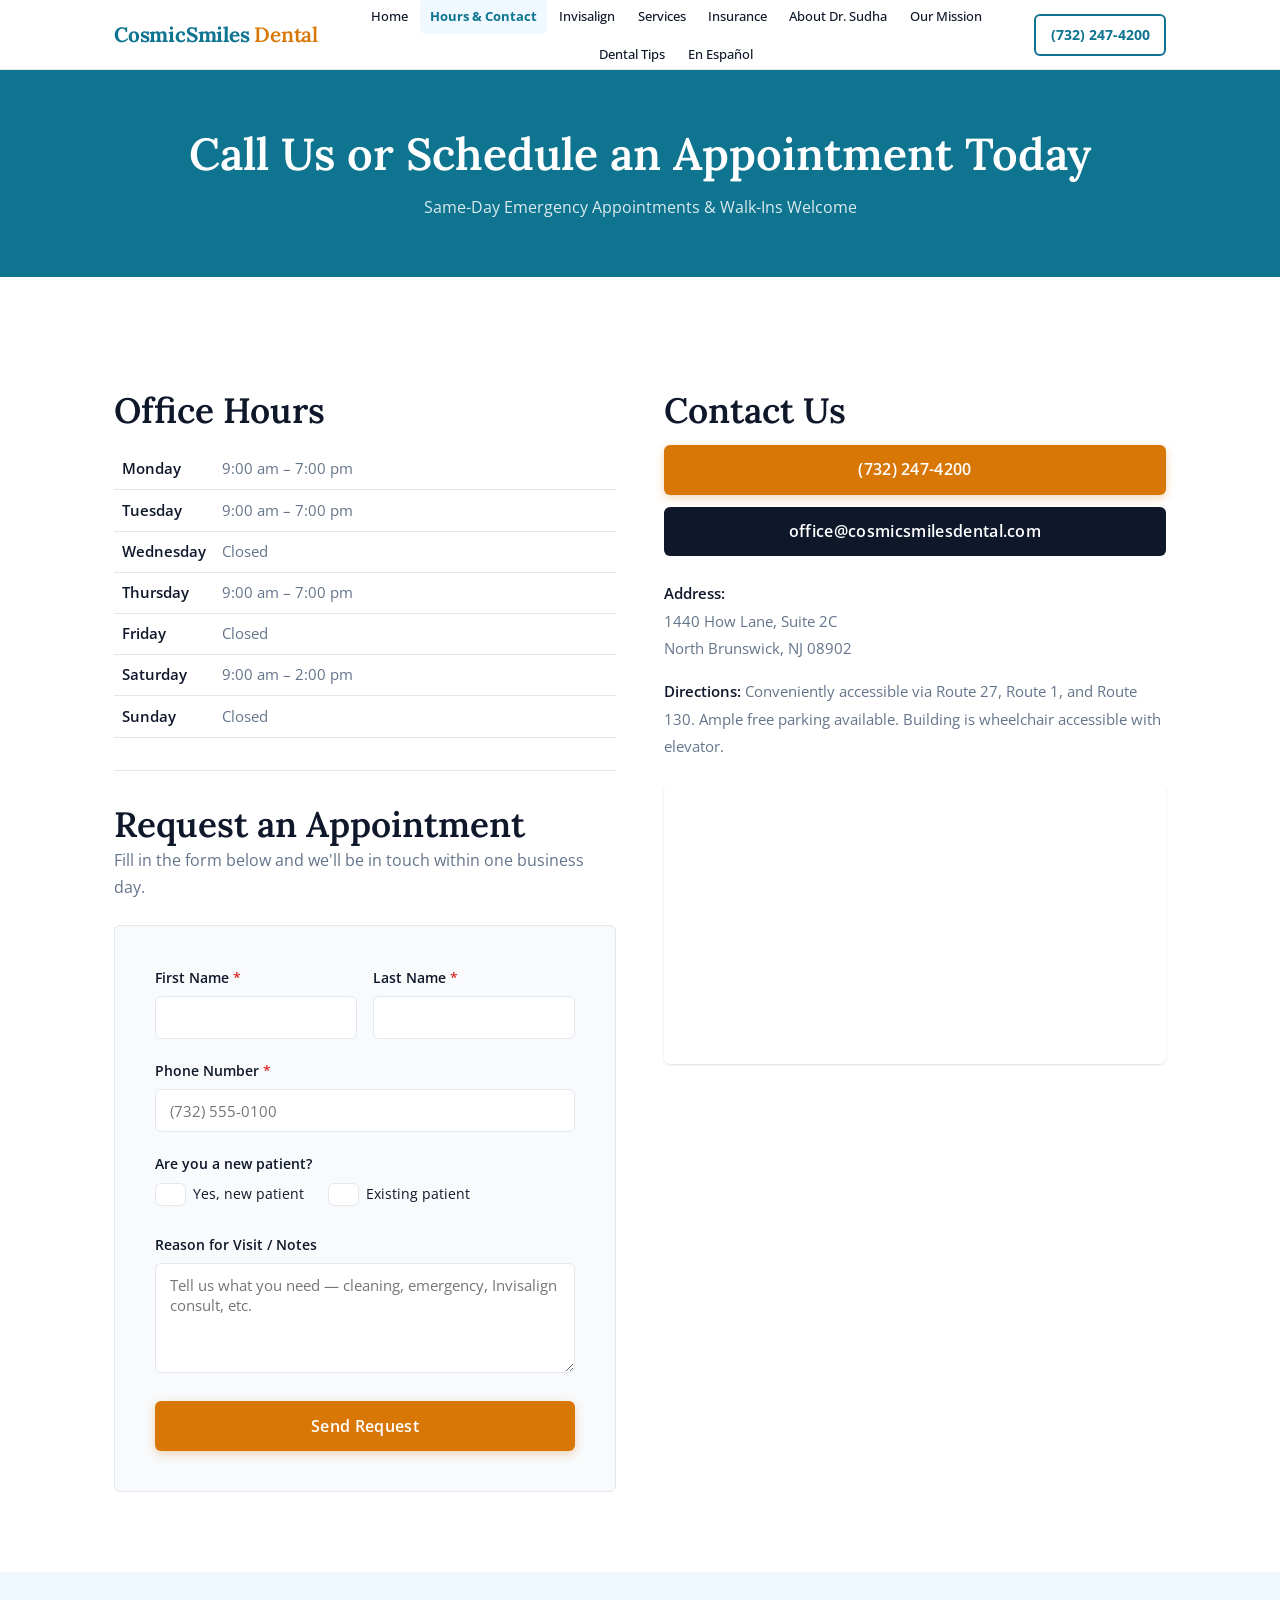
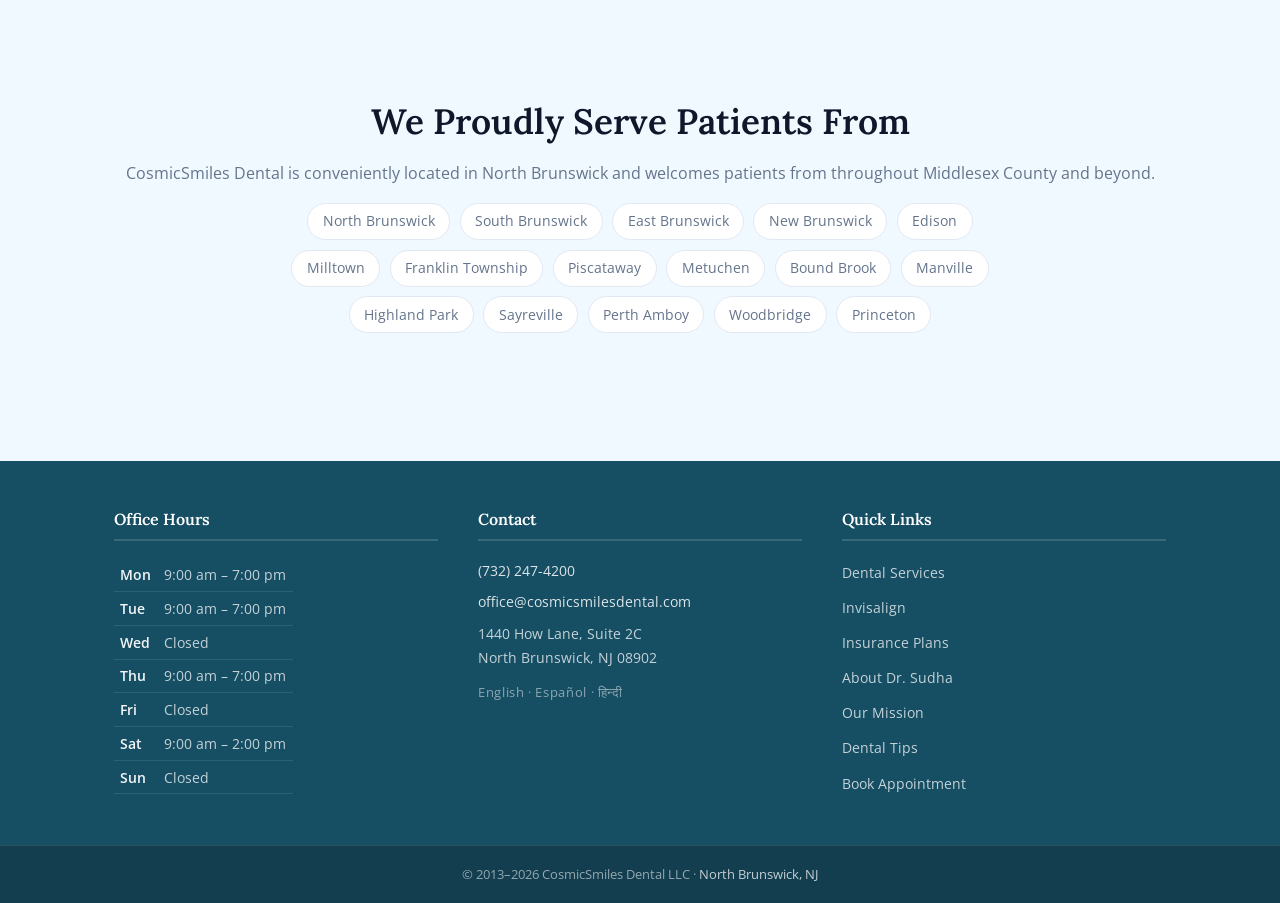
==== contact.html @ a341a899 "Initial site build — CosmicSmiles Dental Complete static site for cosmicsmilesdental.com: - 9 HTML p" ====
<!DOCTYPE html>
<html lang="en">
<head>
  <meta charset="UTF-8">
  <meta name="viewport" content="width=device-width, initial-scale=1.0">
  <title>Hours &amp; Contact Info | CosmicSmiles Dental | North Brunswick NJ</title>
  <meta name="description" content="CosmicSmiles Dental North Brunswick NJ. Hours: Mon/Tue/Thu 9am–7pm, Sat 9am–2pm. Call 732-247-4200. Walk-ins welcome. Request appointment online.">
  <link rel="canonical" href="https://cosmicsmilesdental.com/contact.html">
  <meta property="og:type" content="website">
  <meta property="og:title" content="Hours &amp; Contact Info | CosmicSmiles Dental | North Brunswick NJ">
  <meta property="og:description" content="CosmicSmiles Dental North Brunswick NJ. Hours: Mon/Tue/Thu 9am–7pm, Sat 9am–2pm. Call 732-247-4200. Walk-ins welcome.">
  <meta property="og:url" content="https://cosmicsmilesdental.com/contact.html">
  <meta property="og:image" content="https://cosmicsmilesdental.com/assets/images/home/hisfam.jpg">
  <link rel="preconnect" href="https://fonts.googleapis.com">
  <link rel="preconnect" href="https://fonts.gstatic.com" crossorigin>
  <link href="https://fonts.googleapis.com/css2?family=Lora:ital,wght@0,400;0,600;0,700;1,400&family=Open+Sans:wght@400;500;600;700&display=swap" rel="stylesheet">
  <link rel="stylesheet" href="/assets/css/style.css">
  <link rel="icon" href="/favicon.ico">
  <script type="application/ld+json">
  {
    "@context": "https://schema.org",
    "@type": "Dentist",
    "name": "CosmicSmiles Dental",
    "url": "https://cosmicsmilesdental.com",
    "telephone": "+17322474200",
    "email": "office@cosmicsmilesdental.com",
    "image": "https://cosmicsmilesdental.com/assets/images/drsudha.jpg",
    "address": {
      "@type": "PostalAddress",
      "streetAddress": "1440 How Lane, Suite 2C",
      "addressLocality": "North Brunswick",
      "addressRegion": "NJ",
      "postalCode": "08902",
      "addressCountry": "US"
    },
    "geo": {"@type": "GeoCoordinates", "latitude": 40.4773, "longitude": -74.4755},
    "openingHoursSpecification": [
      {"@type": "OpeningHoursSpecification", "dayOfWeek": ["Monday","Tuesday","Thursday"], "opens": "09:00", "closes": "19:00"},
      {"@type": "OpeningHoursSpecification", "dayOfWeek": ["Saturday"], "opens": "09:00", "closes": "14:00"}
    ],
    "priceRange": "$$",
    "hasMap": "https://maps.google.com/?q=1440+How+Lane+Suite+2C+North+Brunswick+NJ+08902",
    "employee": {"@type": "Person", "name": "Dr. Jayasudha Samudrla", "jobTitle": "Dentist", "alumniOf": "New York University College of Dentistry"}
  }
  </script>
  <script>
    // Show form error if query param present
    window.addEventListener('DOMContentLoaded', function() {
      var params = new URLSearchParams(window.location.search);
      var err = params.get('error');
      var errEl = document.getElementById('form-error-msg');
      if (err && errEl) {
        if (err === 'missing') {
          errEl.textContent = 'Please fill in all required fields before submitting.';
        } else if (err === 'send') {
          errEl.textContent = 'There was a problem sending your request. Please call us at (732) 247-4200.';
        }
        errEl.classList.add('visible');
      }
    });
  </script>
</head>
<body>

  <!-- HEADER -->
  <header class="site-header" id="site-header">
    <div class="container header-inner">
      <a class="site-brand" href="/index.html">CosmicSmiles <span>Dental</span></a>
      <nav class="site-nav" id="site-nav" aria-label="Main navigation">
        <ul>
          <li><a href="/index.html">Home</a></li>
          <li><a href="/contact.html" class="active">Hours &amp; Contact</a></li>
          <li><a href="/invisalign-north-brunswick-nj.html">Invisalign</a></li>
          <li><a href="/services.html">Services</a></li>
          <li><a href="/insurance--discount-plans.html">Insurance</a></li>
          <li><a href="/about-dr-sudha.html">About Dr. Sudha</a></li>
          <li><a href="/our-mission.html">Our Mission</a></li>
          <li><a href="/dental-care-tips.html">Dental Tips</a></li>
          <li><a href="https://translate.google.com/translate?sl=en&tl=es&u=https://cosmicsmilesdental.com" rel="noopener">En Español</a></li>
        </ul>
      </nav>
      <a class="nav-phone" href="tel:7322474200">(732) 247-4200</a>
      <button class="hamburger" id="hamburger" aria-label="Toggle navigation" aria-expanded="false">
        <span></span><span></span><span></span>
      </button>
    </div>
  </header>

  <!-- CONTACT BANNER -->
  <div class="contact-banner">
    <div class="container">
      <h1>Call Us or Schedule an Appointment Today</h1>
      <p>Same-Day Emergency Appointments &amp; Walk-Ins Welcome</p>
    </div>
  </div>

  <!-- MAIN CONTENT -->
  <section class="section section--white">
    <div class="container">
      <div class="contact-grid">

        <!-- LEFT: Hours + Form -->
        <div>
          <h2>Office Hours</h2>
          <table class="hours-table">
            <tr><td>Monday</td><td>9:00 am – 7:00 pm</td></tr>
            <tr><td>Tuesday</td><td>9:00 am – 7:00 pm</td></tr>
            <tr><td>Wednesday</td><td>Closed</td></tr>
            <tr><td>Thursday</td><td>9:00 am – 7:00 pm</td></tr>
            <tr><td>Friday</td><td>Closed</td></tr>
            <tr><td>Saturday</td><td>9:00 am – 2:00 pm</td></tr>
            <tr><td>Sunday</td><td>Closed</td></tr>
          </table>

          <hr style="border: none; border-top: 1px solid var(--gray-200); margin: 2rem 0;">

          <h2>Request an Appointment</h2>
          <p style="margin-bottom: 1.5rem;">Fill in the form below and we'll be in touch within one business day.</p>

          <div class="form-section">
            <div id="form-error-msg" class="form-error"></div>
            <form action="/submit" method="POST">
              <!-- Honeypot -->
              <input type="text" name="website" style="display:none" tabindex="-1" autocomplete="off">

              <div class="form-row">
                <div>
                  <label for="first-name">First Name <span style="color: #dc2626;">*</span></label>
                  <input type="text" id="first-name" name="first_name" required autocomplete="given-name">
                </div>
                <div>
                  <label for="last-name">Last Name <span style="color: #dc2626;">*</span></label>
                  <input type="text" id="last-name" name="last_name" required autocomplete="family-name">
                </div>
              </div>

              <div class="form-group">
                <label for="phone">Phone Number <span style="color: #dc2626;">*</span></label>
                <input type="tel" id="phone" name="phone" required autocomplete="tel" placeholder="(732) 555-0100">
              </div>

              <div class="form-group">
                <label>Are you a new patient?</label>
                <div class="form-radio-group">
                  <label><input type="radio" name="new_patient" value="yes"> Yes, new patient</label>
                  <label><input type="radio" name="new_patient" value="no" checked> Existing patient</label>
                </div>
              </div>

              <div class="form-group">
                <label for="purpose">Reason for Visit / Notes</label>
                <textarea id="purpose" name="purpose" placeholder="Tell us what you need — cleaning, emergency, Invisalign consult, etc."></textarea>
              </div>

              <button type="submit" class="btn btn--amber" style="width: 100%; font-size: 1rem; padding: .85rem;">Send Request</button>
            </form>
          </div>
        </div>

        <!-- RIGHT: Contact Info + Map -->
        <div>
          <div class="contact-info">
            <h2>Contact Us</h2>
            <div class="contact-btns">
              <a href="tel:7322474200" class="btn btn--amber">(732) 247-4200</a>
              <a href="mailto:office@cosmicsmilesdental.com" class="btn btn--dark">office@cosmicsmilesdental.com</a>
            </div>
            <div class="contact-address">
              <p><strong>Address:</strong><br>1440 How Lane, Suite 2C<br>North Brunswick, NJ 08902</p>
              <p><strong>Directions:</strong> Conveniently accessible via Route 27, Route 1, and Route 130. Ample free parking available. Building is wheelchair accessible with elevator.</p>
            </div>
          </div>
          <div class="map-wrapper">
            <iframe
              src="https://maps.google.com/maps?q=1440+How+Ln+Suite+2C+North+Brunswick+NJ+08902&output=embed"
              title="CosmicSmiles Dental Location Map"
              loading="lazy"
              referrerpolicy="no-referrer-when-downgrade"
              allowfullscreen>
            </iframe>
          </div>
        </div>

      </div>
    </div>
  </section>

  <!-- SERVICE AREA -->
  <section class="section section--light">
    <div class="container service-areas">
      <h2>We Proudly Serve Patients From</h2>
      <p>CosmicSmiles Dental is conveniently located in North Brunswick and welcomes patients from throughout Middlesex County and beyond.</p>
      <ul class="area-list">
        <li>North Brunswick</li>
        <li>South Brunswick</li>
        <li>East Brunswick</li>
        <li>New Brunswick</li>
        <li>Edison</li>
        <li>Milltown</li>
        <li>Franklin Township</li>
        <li>Piscataway</li>
        <li>Metuchen</li>
        <li>Bound Brook</li>
        <li>Manville</li>
        <li>Highland Park</li>
        <li>Sayreville</li>
        <li>Perth Amboy</li>
        <li>Woodbridge</li>
        <li>Princeton</li>
      </ul>
    </div>
  </section>

  <!-- FOOTER -->
  <footer class="site-footer">
    <div class="container footer-grid">
      <div class="footer-col">
        <h3>Office Hours</h3>
        <table class="footer-hours">
          <tr><td>Mon</td><td>9:00 am – 7:00 pm</td></tr>
          <tr><td>Tue</td><td>9:00 am – 7:00 pm</td></tr>
          <tr><td>Wed</td><td>Closed</td></tr>
          <tr><td>Thu</td><td>9:00 am – 7:00 pm</td></tr>
          <tr><td>Fri</td><td>Closed</td></tr>
          <tr><td>Sat</td><td>9:00 am – 2:00 pm</td></tr>
          <tr><td>Sun</td><td>Closed</td></tr>
        </table>
      </div>
      <div class="footer-col">
        <h3>Contact</h3>
        <p><a href="tel:7322474200">(732) 247-4200</a></p>
        <p><a href="mailto:office@cosmicsmilesdental.com">office@cosmicsmilesdental.com</a></p>
        <p>1440 How Lane, Suite 2C<br>North Brunswick, NJ 08902</p>
        <p class="footer-langs">English · Español · हिन्दी</p>
      </div>
      <div class="footer-col">
        <h3>Quick Links</h3>
        <ul>
          <li><a href="/services.html">Dental Services</a></li>
          <li><a href="/invisalign-north-brunswick-nj.html">Invisalign</a></li>
          <li><a href="/insurance--discount-plans.html">Insurance Plans</a></li>
          <li><a href="/about-dr-sudha.html">About Dr. Sudha</a></li>
          <li><a href="/our-mission.html">Our Mission</a></li>
          <li><a href="/dental-care-tips.html">Dental Tips</a></li>
          <li><a href="/contact.html">Book Appointment</a></li>
        </ul>
      </div>
    </div>
    <div class="footer-bottom">
      <div class="container">
        <p>&copy; 2013–2026 CosmicSmiles Dental LLC · <a href="/contact.html">North Brunswick, NJ</a></p>
      </div>
    </div>
  </footer>

  <script src="/assets/js/main.js"></script>
</body>
</html>
---- assets/css/style.css ----
/* ============================================================
   CosmicSmiles Dental — Complete Design System
   ============================================================ */

/* --- 1. DESIGN TOKENS --- */
:root {
  --teal:        #0e7490;
  --navy:        #164e63;
  --light-bg:    #f0f9ff;
  --text-dark:   #0f172a;
  --amber:       #d97706;
  --amber-hover: #b45309;
  --white:       #ffffff;
  --gray-50:     #f8fafc;
  --gray-200:    #e2e8f0;
  --gray-500:    #64748b;

  --font-heading: 'Lora', Georgia, serif;
  --font-body:    'Open Sans', system-ui, sans-serif;

  --radius:      6px;
  --shadow-sm:   0 1px 3px rgba(0,0,0,.08), 0 1px 2px rgba(0,0,0,.06);
  --shadow-md:   0 4px 12px rgba(0,0,0,.10), 0 2px 6px rgba(0,0,0,.06);
  --shadow-lg:   0 10px 30px rgba(0,0,0,.12), 0 4px 10px rgba(0,0,0,.06);

  --header-h:    70px;
  --section-py:  80px;
}

/* --- 2. RESET & BOX SIZING --- */
*, *::before, *::after { box-sizing: border-box; margin: 0; padding: 0; }
html { scroll-behavior: smooth; -webkit-text-size-adjust: 100%; }
body {
  font-family: var(--font-body);
  font-size: 16px;
  line-height: 1.7;
  color: var(--text-dark);
  background: var(--white);
  -webkit-font-smoothing: antialiased;
}
img { display: block; max-width: 100%; height: auto; }
a { color: inherit; text-decoration: none; }
ul, ol { list-style: none; }
button { font-family: inherit; cursor: pointer; border: none; background: none; }
table { border-collapse: collapse; }

/* --- 3. TYPOGRAPHY SCALE --- */
h1, h2, h3, h4, h5 {
  font-family: var(--font-heading);
  line-height: 1.25;
  font-weight: 600;
  color: var(--text-dark);
}
h1 { font-size: clamp(2rem, 4vw, 2.8rem); }
h2 { font-size: clamp(1.6rem, 3vw, 2.2rem); }
h3 { font-size: 1.25rem; }
h4 { font-size: 1.05rem; }
p  { margin-bottom: 1rem; color: var(--gray-500); }
p:last-child { margin-bottom: 0; }
strong { color: var(--text-dark); font-weight: 600; }

/* --- 4. LAYOUT CONTAINER --- */
.container {
  max-width: 1100px;
  margin: 0 auto;
  padding: 0 1.5rem;
}

/* --- 5. BUTTONS --- */
.btn {
  display: inline-block;
  padding: .7rem 1.8rem;
  border-radius: var(--radius);
  font-family: var(--font-body);
  font-size: .95rem;
  font-weight: 600;
  letter-spacing: .02em;
  transition: background .2s, color .2s, transform .15s, box-shadow .2s;
  cursor: pointer;
  text-align: center;
}
.btn:hover { transform: translateY(-1px); }

.btn--amber {
  background: var(--amber);
  color: var(--white);
  box-shadow: 0 3px 10px rgba(217,119,6,.30);
}
.btn--amber:hover {
  background: var(--amber-hover);
  box-shadow: 0 5px 16px rgba(217,119,6,.40);
}

.btn--outline-white {
  background: transparent;
  color: var(--white);
  border: 2px solid var(--white);
}
.btn--outline-white:hover {
  background: var(--white);
  color: var(--teal);
}

.btn--teal {
  background: var(--teal);
  color: var(--white);
}
.btn--teal:hover { background: var(--navy); }

.btn--dark {
  background: var(--text-dark);
  color: var(--white);
}
.btn--dark:hover { background: #1e293b; }

.btn--white {
  background: var(--white);
  color: var(--navy);
  border: 2px solid var(--white);
}
.btn--white:hover {
  background: transparent;
  color: var(--white);
}

/* --- 6. STICKY HEADER --- */
.site-header {
  position: sticky;
  top: 0;
  z-index: 1000;
  height: var(--header-h);
  background: var(--white);
  border-bottom: 1px solid var(--gray-200);
  transition: box-shadow .25s;
}
.site-header.scrolled {
  box-shadow: 0 2px 16px rgba(0,0,0,.10);
}
.header-inner {
  display: flex;
  align-items: center;
  height: var(--header-h);
  gap: 1rem;
}

.site-brand {
  font-family: var(--font-heading);
  font-size: 1.3rem;
  font-weight: 700;
  color: var(--teal);
  white-space: nowrap;
  flex-shrink: 0;
  letter-spacing: -.01em;
}
.site-brand span {
  color: var(--amber);
  font-weight: 600;
}

.site-nav {
  flex: 1;
  display: flex;
  justify-content: center;
}
.site-nav ul {
  display: flex;
  flex-wrap: wrap;
  gap: .1rem;
  align-items: center;
  justify-content: center;
}
.site-nav ul li a {
  display: block;
  padding: .45rem .65rem;
  font-size: .82rem;
  font-weight: 500;
  color: var(--text-dark);
  border-radius: var(--radius);
  transition: color .2s, background .2s;
  white-space: nowrap;
}
.site-nav ul li a:hover,
.site-nav ul li a.active {
  color: var(--teal);
  background: var(--light-bg);
}
.site-nav ul li a.active {
  font-weight: 700;
}

.nav-phone {
  flex-shrink: 0;
  font-weight: 700;
  font-size: .9rem;
  color: var(--teal);
  white-space: nowrap;
  padding: .45rem .9rem;
  border: 2px solid var(--teal);
  border-radius: var(--radius);
  transition: background .2s, color .2s;
}
.nav-phone:hover {
  background: var(--teal);
  color: var(--white);
}

/* Hamburger */
.hamburger {
  display: none;
  flex-direction: column;
  justify-content: space-between;
  width: 28px;
  height: 20px;
  padding: 0;
  flex-shrink: 0;
  margin-left: auto;
}
.hamburger span {
  display: block;
  width: 100%;
  height: 2px;
  background: var(--text-dark);
  border-radius: 2px;
  transition: transform .3s, opacity .3s;
}

/* Mobile nav open state */
.site-header.nav-open .site-nav {
  display: flex;
}
.site-header.nav-open .hamburger span:nth-child(1) {
  transform: translateY(9px) rotate(45deg);
}
.site-header.nav-open .hamburger span:nth-child(2) {
  opacity: 0;
}
.site-header.nav-open .hamburger span:nth-child(3) {
  transform: translateY(-9px) rotate(-45deg);
}

/* --- 7. SECTIONS --- */
.section {
  padding: var(--section-py) 0;
}
.section--teal {
  background: var(--teal);
  color: var(--white);
}
.section--teal h2,
.section--teal h3,
.section--teal h1 {
  color: var(--white);
}
.section--teal p { color: rgba(255,255,255,.85); }

.section--navy {
  background: var(--navy);
  color: var(--white);
}
.section--navy h2,
.section--navy h3 { color: var(--white); }
.section--navy p { color: rgba(255,255,255,.8); }

.section--light  { background: var(--light-bg); }
.section--white  { background: var(--white); }
.section--gray   { background: var(--gray-50); }

.section__eyebrow {
  display: block;
  font-family: var(--font-body);
  font-size: .75rem;
  font-weight: 700;
  letter-spacing: .12em;
  text-transform: uppercase;
  color: var(--teal);
  margin-bottom: .6rem;
}
.section--teal .section__eyebrow,
.section--navy .section__eyebrow {
  color: rgba(255,255,255,.7);
}

.section__title {
  font-family: var(--font-heading);
  margin-bottom: .75rem;
}
.section__subtitle {
  font-size: 1.05rem;
  color: var(--gray-500);
  max-width: 600px;
  margin-bottom: 2.5rem;
}

.section-header {
  margin-bottom: 2.5rem;
}
.section-header--center {
  text-align: center;
}
.section-header--center .section__subtitle {
  margin-left: auto;
  margin-right: auto;
}

/* --- 8. HERO --- */
.hero {
  min-height: 480px;
  display: flex;
  align-items: center;
  justify-content: center;
  position: relative;
  text-align: center;
  background-size: cover;
  background-position: center;
  padding: 4rem 1.5rem;
  overflow: hidden;
}
.hero::before {
  content: '';
  position: absolute;
  inset: 0;
  background: linear-gradient(to bottom, rgba(10,18,30,.25) 0%, rgba(10,18,30,.48) 100%);
  z-index: 1;
}
.hero__content {
  position: relative;
  z-index: 2;
  max-width: 720px;
  margin: 0 auto;
}
.hero h1 {
  font-family: var(--font-heading);
  color: var(--white);
  font-size: clamp(2rem, 4.5vw, 3rem);
  margin-bottom: 1rem;
  text-shadow: 0 2px 8px rgba(0,0,0,.25);
}
.hero__sub {
  font-size: 1.1rem;
  color: rgba(255,255,255,.92);
  margin-bottom: 2rem;
  max-width: 560px;
  margin-left: auto;
  margin-right: auto;
}
.hero__ctas {
  display: flex;
  gap: 1rem;
  justify-content: center;
  flex-wrap: wrap;
}


/* Hero slideshow slides */
.hero__slides {
  position: absolute;
  inset: 0;
  z-index: 0;
}
.hero__slide {
  position: absolute;
  inset: 0;
  background-size: cover;
  background-position: center;
  opacity: 0;
  transition: opacity 1.8s ease-in-out;
}
.hero__slide--active { opacity: 1; }

/* Teal gradient hero (no image) */
.hero--gradient {
  background: linear-gradient(135deg, var(--teal) 0%, var(--navy) 100%);
}
.hero--gradient::before { display: none; }

/* --- 9. TRUST STRIP --- */
.trust-strip {
  background: var(--navy);
  padding: 1rem 0;
  overflow-x: auto;
}
.trust-strip__inner {
  display: flex;
  gap: 2rem;
  align-items: center;
  white-space: nowrap;
  padding: 0 1.5rem;
  justify-content: center;
  flex-wrap: wrap;
}
.trust-strip__item {
  color: rgba(255,255,255,.9);
  font-size: .88rem;
  font-weight: 600;
  display: flex;
  align-items: center;
  gap: .4rem;
  white-space: nowrap;
}
.trust-strip__item::before {
  content: '✓';
  color: #67e8f9;
  font-weight: 700;
}

/* --- 10. SERVICE CARDS --- */
.services-grid {
  display: grid;
  grid-template-columns: repeat(3, 1fr);
  gap: 1.5rem;
  margin-top: 2rem;
}
.service-card {
  background: var(--white);
  border-radius: var(--radius);
  border-top: 5px solid var(--card-accent, var(--teal));
  padding: 1.75rem 1.5rem;
  box-shadow: var(--shadow-sm);
  transition: box-shadow .25s, transform .2s;
  display: flex;
  flex-direction: column;
}
.service-card:hover {
  box-shadow: var(--shadow-lg);
  transform: translateY(-4px);
}
.service-card__icon {
  font-size: 1.6rem;
  margin-bottom: 1rem;
  width: 54px;
  height: 54px;
  border-radius: 12px;
  display: flex;
  align-items: center;
  justify-content: center;
  background: var(--light-bg);
  color: var(--teal);
  flex-shrink: 0;
}
.service-card__title {
  font-family: var(--font-heading);
  font-size: 1.1rem;
  font-weight: 600;
  margin-bottom: .5rem;
  color: var(--text-dark);
}
.service-card__body {
  font-size: .92rem;
  color: var(--gray-500);
  flex: 1;
  margin-bottom: 1rem;
}
.service-card__link {
  font-size: .88rem;
  font-weight: 700;
  color: var(--teal);
  display: inline-flex;
  align-items: center;
  gap: .3rem;
  margin-top: auto;
  transition: color .2s;
}
.service-card__link:hover { color: var(--navy); }
.service-card__link::after { content: ' →'; }

/* Service card accent colour variants */
.sc--teal   { --card-accent: #0e7490; }
.sc--teal   .service-card__icon { color: #0e7490; background: #ecfeff; }

.sc--purple { --card-accent: #7c3aed; }
.sc--purple .service-card__icon { color: #7c3aed; background: #f5f3ff; }

.sc--amber  { --card-accent: #d97706; }
.sc--amber  .service-card__icon { color: #d97706; background: #fffbeb; }

.sc--green  { --card-accent: #16a34a; }
.sc--green  .service-card__icon { color: #16a34a; background: #f0fdf4; }

.sc--rose   { --card-accent: #e11d48; }
.sc--rose   .service-card__icon { color: #e11d48; background: #fff1f2; }

.sc--orange { --card-accent: #ea580c; }
.sc--orange .service-card__icon { color: #ea580c; background: #fff7ed; }


/* --- 11. SPLIT LAYOUT --- */
.split {
  display: grid;
  grid-template-columns: 1fr 1fr;
  gap: 3rem;
  align-items: center;
}
.split--reverse .split__image { order: 2; }
.split--reverse .split__content { order: 1; }
.split__image img {
  width: 100%;
  border-radius: var(--radius);
  box-shadow: var(--shadow-md);
}
.split__image--bordered img {
  border: 4px solid var(--teal);
}
.split__content .section__eyebrow { margin-bottom: .5rem; }
.split__content h2 { margin-bottom: .75rem; }
.split__content p { margin-bottom: 1rem; }

/* Credential chips */
.credential-chips {
  display: flex;
  flex-wrap: wrap;
  gap: .5rem;
  margin: 1.25rem 0;
}
.chip {
  display: inline-block;
  padding: .3rem .85rem;
  background: var(--light-bg);
  color: var(--teal);
  border: 1px solid #bae6fd;
  border-radius: 999px;
  font-size: .82rem;
  font-weight: 600;
}

/* --- 12. WHY GRID --- */
.why-grid {
  display: grid;
  grid-template-columns: repeat(2, 1fr);
  gap: 1.5rem;
  margin-top: 2rem;
}
.why-card {
  background: var(--white);
  border-radius: var(--radius);
  padding: 1.75rem;
  box-shadow: var(--shadow-sm);
  display: flex;
  gap: 1rem;
  align-items: flex-start;
  transition: box-shadow .2s;
}
.why-card:hover { box-shadow: var(--shadow-md); }
.why-card__icon {
  width: 48px;
  height: 48px;
  border-radius: 50%;
  background: var(--light-bg);
  display: flex;
  align-items: center;
  justify-content: center;
  font-size: 1.3rem;
  flex-shrink: 0;
  color: var(--teal);
  border: 2px solid #bae6fd;
}
.why-card__title {
  font-family: var(--font-heading);
  font-size: 1rem;
  font-weight: 600;
  margin-bottom: .35rem;
  color: var(--text-dark);
}
.why-card__body {
  font-size: .9rem;
  color: var(--gray-500);
  margin: 0;
}

/* --- 13. GALLERY GRID --- */
.gallery-grid {
  display: grid;
  grid-template-columns: repeat(4, 1fr);
  gap: .75rem;
  margin-top: 2rem;
}
.gallery-grid img {
  width: 100%;
  height: 220px;
  object-fit: cover;
  border-radius: var(--radius);
  transition: transform .3s, box-shadow .3s;
}
.gallery-grid img:hover {
  transform: scale(1.02);
  box-shadow: var(--shadow-md);
}

/* --- 14. FAQ ACCORDION --- */
.faq-list {
  max-width: 760px;
  margin: 2rem auto 0;
}
.faq-item {
  border-bottom: 1px solid var(--gray-200);
}
.faq-item:first-child { border-top: 1px solid var(--gray-200); }
.faq-q {
  width: 100%;
  text-align: left;
  padding: 1.1rem .5rem;
  font-family: var(--font-heading);
  font-size: 1rem;
  font-weight: 600;
  color: var(--text-dark);
  display: flex;
  justify-content: space-between;
  align-items: center;
  gap: 1rem;
  cursor: pointer;
  transition: color .2s;
  background: none;
  border: none;
}
.faq-q:hover { color: var(--teal); }
.faq-q::after {
  content: '+';
  font-size: 1.4rem;
  font-weight: 300;
  flex-shrink: 0;
  color: var(--teal);
  transition: transform .25s;
}
.faq-item.active .faq-q { color: var(--teal); }
.faq-item.active .faq-q::after {
  content: '\2212';
}
.faq-a {
  display: none;
  padding: 0 .5rem 1.25rem;
  font-size: .95rem;
  color: var(--gray-500);
  line-height: 1.7;
}
.faq-item.active .faq-a { display: block; }
.faq-a p { margin-bottom: 0; }

/* --- 15. CONTACT BANNER --- */
.contact-banner {
  padding: 3.5rem 1.5rem;
  text-align: center;
  background: var(--teal);
  color: var(--white);
}
.contact-banner h1,
.contact-banner h2 { color: var(--white); margin-bottom: .75rem; }
.contact-banner p { color: rgba(255,255,255,.85); margin: 0; }

/* --- 16. HOURS TABLE --- */
.hours-table {
  width: 100%;
  margin-top: 1rem;
}
.hours-table td {
  padding: .45rem .5rem;
  font-size: .95rem;
  border-bottom: 1px solid var(--gray-200);
  color: var(--gray-500);
}
.hours-table td:first-child {
  font-weight: 600;
  color: var(--text-dark);
  width: 3.5rem;
}
.footer-hours td {
  padding: .3rem .4rem;
  font-size: .85rem;
  color: rgba(255,255,255,.75);
  border-bottom: 1px solid rgba(255,255,255,.1);
}
.footer-hours td:first-child {
  font-weight: 600;
  color: rgba(255,255,255,.95);
  width: 2.5rem;
}

/* --- 17. APPOINTMENT FORM --- */
.form-section { background: var(--gray-50); padding: 2.5rem; border-radius: var(--radius); border: 1px solid var(--gray-200); }
.form-group { margin-bottom: 1.25rem; }
.form-row { display: grid; grid-template-columns: 1fr 1fr; gap: 1rem; margin-bottom: 1.25rem; }
.form-group label,
.form-row label {
  display: block;
  font-size: .875rem;
  font-weight: 600;
  color: var(--text-dark);
  margin-bottom: .4rem;
}
.form-group input,
.form-group select,
.form-group textarea,
.form-row input {
  width: 100%;
  padding: .65rem .9rem;
  border: 1.5px solid var(--gray-200);
  border-radius: var(--radius);
  font-family: var(--font-body);
  font-size: .95rem;
  color: var(--text-dark);
  background: var(--white);
  transition: border-color .2s, box-shadow .2s;
  -webkit-appearance: none;
}
.form-group input:focus,
.form-group select:focus,
.form-group textarea:focus,
.form-row input:focus {
  outline: none;
  border-color: var(--teal);
  box-shadow: 0 0 0 3px rgba(14,116,144,.12);
}
.form-group textarea { resize: vertical; min-height: 110px; }
.form-radio-group {
  display: flex;
  gap: 1.5rem;
  flex-wrap: wrap;
  margin-top: .25rem;
}
.form-radio-group label {
  display: flex;
  align-items: center;
  gap: .45rem;
  font-size: .9rem;
  font-weight: 400;
  cursor: pointer;
}
.form-radio-group input[type="radio"] {
  width: 16px;
  height: 16px;
  accent-color: var(--teal);
}
.form-error {
  background: #fef2f2;
  border: 1px solid #fca5a5;
  border-radius: var(--radius);
  padding: .75rem 1rem;
  color: #dc2626;
  font-size: .9rem;
  margin-bottom: 1rem;
  display: none;
}
.form-error.visible { display: block; }

/* --- 18. INSURANCE LOGOS --- */
.ins-logos {
  display: flex;
  flex-wrap: wrap;
  align-items: center;
  justify-content: center;
  gap: 2rem;
  margin-top: 2rem;
}
.ins-logo {
  max-height: 50px;
  width: auto;
  filter: grayscale(30%);
  opacity: .85;
  transition: filter .25s, opacity .25s, transform .2s;
}
.ins-logo:hover {
  filter: grayscale(0%);
  opacity: 1;
  transform: scale(1.05);
}

/* --- 19. BLOG LAYOUT --- */
.blog-layout {
  display: grid;
  grid-template-columns: 1fr 300px;
  gap: 2.5rem;
  align-items: start;
}
.blog-posts { display: flex; flex-direction: column; gap: 2rem; }
.blog-post {
  background: var(--white);
  border-radius: var(--radius);
  padding: 2rem;
  box-shadow: var(--shadow-sm);
  border: 1px solid var(--gray-200);
  border-left: 5px solid var(--bp-color, var(--teal));
  --bp-color: var(--teal);
}

/* Cycle accent colours across posts */
.blog-posts .blog-post:nth-child(6n+1) { --bp-color: #0e7490; }
.blog-posts .blog-post:nth-child(6n+2) { --bp-color: #7c3aed; }
.blog-posts .blog-post:nth-child(6n+3) { --bp-color: #d97706; }
.blog-posts .blog-post:nth-child(6n+4) { --bp-color: #16a34a; }
.blog-posts .blog-post:nth-child(6n+5) { --bp-color: #e11d48; }
.blog-posts .blog-post:nth-child(6n+6) { --bp-color: #ea580c; }
.post-header {
  display: flex;
  justify-content: space-between;
  align-items: flex-start;
  gap: 1rem;
  margin-bottom: .75rem;
  flex-wrap: wrap;
}
.post-header h2 {
  font-size: 1.2rem;
  color: var(--bp-color, var(--text-dark));
  font-family: var(--font-heading);
  flex: 1;
  margin: 0;
}
.post-date {
  font-size: .8rem;
  color: var(--gray-500);
  white-space: nowrap;
  padding-top: .2rem;
}
.post-summary p { margin-bottom: .75rem; font-size: .95rem; }
.post-full { display: none; margin-top: 1rem; }
.blog-post.expanded .post-full { display: block; }
.post-full p, .post-full li { font-size: .95rem; }
.post-full ul, .post-full ol { padding-left: 1.5rem; margin-bottom: 1rem; }
.post-full li { margin-bottom: .35rem; list-style: disc; color: var(--gray-500); }
.post-full ol li { list-style: decimal; }
.post-toggle {
  margin-top: 1rem;
  padding: .5rem 1.1rem;
  border: 1.5px solid var(--teal);
  border-radius: var(--radius);
  color: var(--teal);
  font-size: .88rem;
  font-weight: 600;
  transition: background .2s, color .2s;
  background: none;
  cursor: pointer;
}
.post-toggle:hover { background: var(--teal); color: var(--white); }

/* Blog sidebar */
.blog-sidebar { display: flex; flex-direction: column; gap: 1.5rem; }
.sidebar-widget {
  background: var(--white);
  border-radius: var(--radius);
  padding: 1.5rem;
  box-shadow: var(--shadow-sm);
  border: 1px solid var(--gray-200);
}
.sidebar-widget h3 {
  font-size: 1rem;
  margin-bottom: 1rem;
  padding-bottom: .6rem;
  border-bottom: 2px solid var(--teal);
  color: var(--text-dark);
}
.sidebar-widget p { font-size: .875rem; }
.sidebar-widget ul li { margin-bottom: .5rem; }
.sidebar-widget ul li a {
  font-size: .875rem;
  color: var(--teal);
  transition: color .2s;
}
.sidebar-widget ul li a:hover { color: var(--navy); }
.sidebar-author {
  text-align: center;
}
.sidebar-author img {
  width: 80px;
  height: 80px;
  border-radius: 50%;
  object-fit: cover;
  margin: 0 auto .75rem;
  border: 3px solid var(--teal);
}
.sidebar-appt {
  background: var(--teal);
  color: var(--white);
  text-align: center;
}
.sidebar-appt h3 { color: var(--white); border-bottom-color: rgba(255,255,255,.3); }
.sidebar-appt p { color: rgba(255,255,255,.85); font-size: .875rem; margin-bottom: .75rem; }
.sidebar-appt .btn { width: 100%; margin-bottom: .5rem; display: block; }

/* Video embed */
.video-wrapper {
  position: relative;
  padding-bottom: 56.25%;
  height: 0;
  overflow: hidden;
  border-radius: var(--radius);
  box-shadow: var(--shadow-sm);
  margin-top: 1rem;
}
.video-wrapper iframe {
  position: absolute;
  inset: 0;
  width: 100%;
  height: 100%;
  border: 0;
}
.video-grid {
  display: grid;
  grid-template-columns: 1fr 1fr;
  gap: 1.5rem;
  margin-top: 2rem;
}
.video-item h3 { margin-bottom: .5rem; font-size: 1rem; }

/* --- 20. FOOTER --- */
.site-footer {
  background: var(--navy);
  color: var(--white);
  padding: 3rem 0 0;
}
.footer-grid {
  display: grid;
  grid-template-columns: repeat(3, 1fr);
  gap: 2.5rem;
  padding-bottom: 2.5rem;
}
.footer-col h3 {
  color: var(--white);
  font-size: 1rem;
  margin-bottom: 1.1rem;
  padding-bottom: .6rem;
  border-bottom: 2px solid rgba(255,255,255,.15);
}
.footer-col p {
  color: rgba(255,255,255,.75);
  font-size: .875rem;
  margin-bottom: .5rem;
}
.footer-col a {
  color: rgba(255,255,255,.85);
  transition: color .2s;
}
.footer-col a:hover { color: #67e8f9; }
.footer-col ul li {
  margin-bottom: .5rem;
}
.footer-col ul li a {
  font-size: .875rem;
  color: rgba(255,255,255,.75);
}
.footer-col ul li a:hover { color: #67e8f9; }
.footer-langs {
  margin-top: .75rem !important;
  font-size: .8rem !important;
  color: rgba(255,255,255,.5) !important;
  letter-spacing: .05em;
}
.footer-bottom {
  background: rgba(0,0,0,.2);
  padding: 1.1rem 0;
  border-top: 1px solid rgba(255,255,255,.1);
}
.footer-bottom p {
  font-size: .82rem;
  color: rgba(255,255,255,.55);
  text-align: center;
  margin: 0;
}
.footer-bottom a {
  color: rgba(255,255,255,.75);
}

/* --- 21. CTA BOX --- */
.cta-box {
  background: var(--teal);
  padding: 4rem 1.5rem;
  text-align: center;
  color: var(--white);
}
.cta-box h2 { color: var(--white); margin-bottom: .75rem; }
.cta-box p { color: rgba(255,255,255,.85); margin-bottom: 1.75rem; max-width: 560px; margin-left: auto; margin-right: auto; }
.cta-box__btns {
  display: flex;
  gap: 1rem;
  justify-content: center;
  flex-wrap: wrap;
}

/* --- 22. SERVICE AREAS --- */
.service-areas {
  padding: 3rem 0;
  text-align: center;
}
.service-areas h2 { margin-bottom: 1rem; }
.area-list {
  display: flex;
  flex-wrap: wrap;
  justify-content: center;
  gap: .6rem;
  max-width: 700px;
  margin: 1rem auto 0;
}
.area-list li {
  background: var(--white);
  border: 1px solid var(--gray-200);
  border-radius: 999px;
  padding: .35rem .9rem;
  font-size: .88rem;
  color: var(--gray-500);
}

/* --- 23. MAP --- */
.map-wrapper {
  border-radius: var(--radius);
  overflow: hidden;
  box-shadow: var(--shadow-sm);
  margin-top: 1.5rem;
}
.map-wrapper iframe {
  display: block;
  width: 100%;
  height: 280px;
  border: 0;
}

/* --- 24. CONTACT GRID --- */
.contact-grid {
  display: grid;
  grid-template-columns: 1fr 1fr;
  gap: 3rem;
  margin-top: 2rem;
}
.contact-info h2 { margin-bottom: .75rem; }
.contact-btns { display: flex; flex-direction: column; gap: .75rem; margin-bottom: 1.5rem; }
.contact-btns .btn { text-align: center; font-size: 1rem; }
.contact-address p { font-size: .95rem; line-height: 1.8; }

/* --- 25. SERVICES LIST --- */
.services-two-col {
  display: grid;
  grid-template-columns: 1fr 1fr;
  gap: .6rem 2rem;
  margin: 1.5rem 0;
}
.services-two-col li {
  padding: .5rem 0;
  border-bottom: 1px solid var(--gray-200);
  font-size: .95rem;
  color: var(--gray-500);
  display: flex;
  align-items: center;
  gap: .5rem;
}
.services-two-col li::before {
  content: '✓';
  color: var(--teal);
  font-weight: 700;
  flex-shrink: 0;
}

/* --- 26. CREDENTIALS GRID --- */
.credentials-grid {
  display: grid;
  grid-template-columns: repeat(3, 1fr);
  gap: 1.5rem;
  margin-top: 2rem;
}
.credential-card {
  background: var(--white);
  border-radius: var(--radius);
  padding: 1.75rem;
  box-shadow: var(--shadow-sm);
  border-top: 3px solid var(--teal);
  text-align: center;
}
.credential-card__icon { font-size: 2rem; margin-bottom: .75rem; }
.credential-card h3 { font-size: .95rem; margin-bottom: .4rem; color: var(--text-dark); }
.credential-card p { font-size: .875rem; margin: 0; }

/* --- 27. MISSION CONTENT --- */
.mission-content {
  max-width: 760px;
  margin: 0 auto;
}
.mission-content p {
  font-size: 1.05rem;
  line-height: 1.9;
  margin-bottom: 1.5rem;
  color: var(--gray-500);
}
.pull-quote {
  border-left: 4px solid var(--teal);
  padding-left: 1.5rem;
  margin-bottom: 1.5rem;
  font-size: 1.1rem;
  color: var(--text-dark);
  font-style: italic;
}

/* --- 28. THANK YOU PAGE --- */
.thank-you-page {
  min-height: 60vh;
  display: flex;
  align-items: center;
  justify-content: center;
  text-align: center;
  padding: 4rem 1.5rem;
}
.thank-you-inner { max-width: 520px; }
.thank-you-check {
  font-size: 4rem;
  margin-bottom: 1rem;
}
.thank-you-inner h1 { margin-bottom: .75rem; }
.thank-you-inner p { margin-bottom: 2rem; }
.thank-you-btns { display: flex; gap: 1rem; justify-content: center; flex-wrap: wrap; }

/* --- 29. PAGE HERO --- */
.page-hero {
  background: linear-gradient(135deg, var(--teal) 0%, var(--navy) 100%);
  color: var(--white);
  padding: 4rem 1.5rem;
  text-align: center;
}
.page-hero .section__eyebrow { color: rgba(255,255,255,.7); }
.page-hero h1 { color: var(--white); margin-bottom: .75rem; }
.page-hero p { color: rgba(255,255,255,.85); max-width: 600px; margin: 0 auto; }
.page-hero__ctas { margin-top: 2rem; display: flex; gap: 1rem; justify-content: center; flex-wrap: wrap; }

/* --- 30. INVISALIGN PAGE --- */
.inv-content {
  max-width: 800px;
  margin: 0 auto;
}
.inv-content h2 {
  margin: 2rem 0 .75rem;
  font-size: 1.4rem;
}
.inv-content h3 { font-size: 1.1rem; margin: 1.25rem 0 .5rem; }
.inv-content ul, .inv-content ol { padding-left: 1.5rem; margin-bottom: 1rem; }
.inv-content li { margin-bottom: .4rem; list-style: disc; color: var(--gray-500); font-size: .95rem; }
.inv-content ol li { list-style: decimal; }
.process-steps { list-style: none !important; padding: 0 !important; counter-reset: steps; }
.process-steps li {
  counter-increment: steps;
  position: relative;
  padding-left: 2.75rem !important;
  margin-bottom: 1rem;
  font-size: .95rem;
  color: var(--gray-500);
  list-style: none !important;
}
.process-steps li::before {
  content: counter(steps) !important;
  position: absolute;
  left: 0;
  top: 0;
  width: 28px;
  height: 28px;
  background: var(--teal);
  color: var(--white);
  border-radius: 50%;
  display: flex;
  align-items: center;
  justify-content: center;
  font-weight: 700;
  font-size: .8rem;
}
.cta-fine-print {
  font-size: .8rem;
  color: rgba(255,255,255,.6);
  margin-top: 1rem;
}
.inv-center-img {
  text-align: center;
  margin: 2rem 0;
}
.inv-center-img img {
  max-width: 420px;
  margin: 0 auto;
  border-radius: var(--radius);
  box-shadow: var(--shadow-md);
}
.tier-list { list-style: none !important; padding: 0 !important; }
.tier-list li {
  padding: .65rem .85rem !important;
  border-left: 3px solid var(--teal);
  background: var(--light-bg);
  border-radius: 0 var(--radius) var(--radius) 0;
  margin-bottom: .6rem;
  font-size: .93rem;
  color: var(--gray-500);
  list-style: none !important;
}
.tier-list li::before { display: none !important; }
.pro-tip {
  background: var(--light-bg);
  border: 1px solid #bae6fd;
  border-radius: var(--radius);
  padding: 1rem 1.25rem;
  margin: 1rem 0;
  font-size: .9rem;
  color: var(--teal);
  font-weight: 600;
}

/* Post video */
.post-video { margin: 1.25rem 0; }

/* =========================================================
   RESPONSIVE BREAKPOINTS
   ========================================================= */

@media (max-width: 768px) {
  :root { --section-py: 56px; }

  .site-nav {
    display: none;
    position: absolute;
    top: var(--header-h);
    left: 0;
    right: 0;
    background: var(--white);
    border-bottom: 2px solid var(--gray-200);
    box-shadow: var(--shadow-md);
    padding: 1rem 1.5rem;
    z-index: 999;
  }
  .site-nav ul {
    flex-direction: column;
    align-items: stretch;
    gap: 0;
  }
  .site-nav ul li a {
    padding: .7rem 1rem;
    font-size: .95rem;
    border-bottom: 1px solid var(--gray-200);
    border-radius: 0;
  }
  .site-nav ul li:last-child a { border-bottom: none; }
  .hamburger { display: flex; }
  .nav-phone { display: none; }
  .site-header { position: relative; }
  .site-header.nav-open .site-nav { display: flex; }

  .services-grid { grid-template-columns: repeat(2, 1fr); }
  .split { grid-template-columns: 1fr; }
  .split--reverse .split__image { order: 0; }
  .split--reverse .split__content { order: 0; }
  .why-grid { grid-template-columns: 1fr; }
  .gallery-grid { grid-template-columns: repeat(2, 1fr); }
  .gallery-grid img { height: 180px; }
  .contact-grid { grid-template-columns: 1fr; }
  .credentials-grid { grid-template-columns: 1fr; }
  .footer-grid { grid-template-columns: 1fr 1fr; gap: 2rem; }
  .video-grid { grid-template-columns: 1fr; }
  .blog-layout { grid-template-columns: 1fr; }
  .services-two-col { grid-template-columns: 1fr; }
  .blog-sidebar { display: none; }
  .hero { min-height: 400px; }
  .trust-strip__inner { justify-content: flex-start; }
}

@media (max-width: 480px) {
  :root { --section-py: 40px; }
  h1 { font-size: 1.8rem; }
  h2 { font-size: 1.5rem; }
  .services-grid { grid-template-columns: 1fr; }
  .gallery-grid { grid-template-columns: 1fr 1fr; }
  .gallery-grid img { height: 140px; }
  .footer-grid { grid-template-columns: 1fr; }
  .why-grid { grid-template-columns: 1fr; }
  .hero__ctas { flex-direction: column; align-items: center; }
  .cta-box__btns { flex-direction: column; align-items: center; }
  .form-row { grid-template-columns: 1fr; }
  .credentials-grid { grid-template-columns: 1fr; }
  .hero { min-height: 420px; padding: 3rem 1rem; }
  .page-hero { padding: 2.5rem 1rem; }
  .contact-banner { padding: 2.5rem 1rem; }
  .cta-box { padding: 2.5rem 1rem; }
  .thank-you-btns { flex-direction: column; align-items: center; }
  .page-hero__ctas { flex-direction: column; align-items: center; }
}
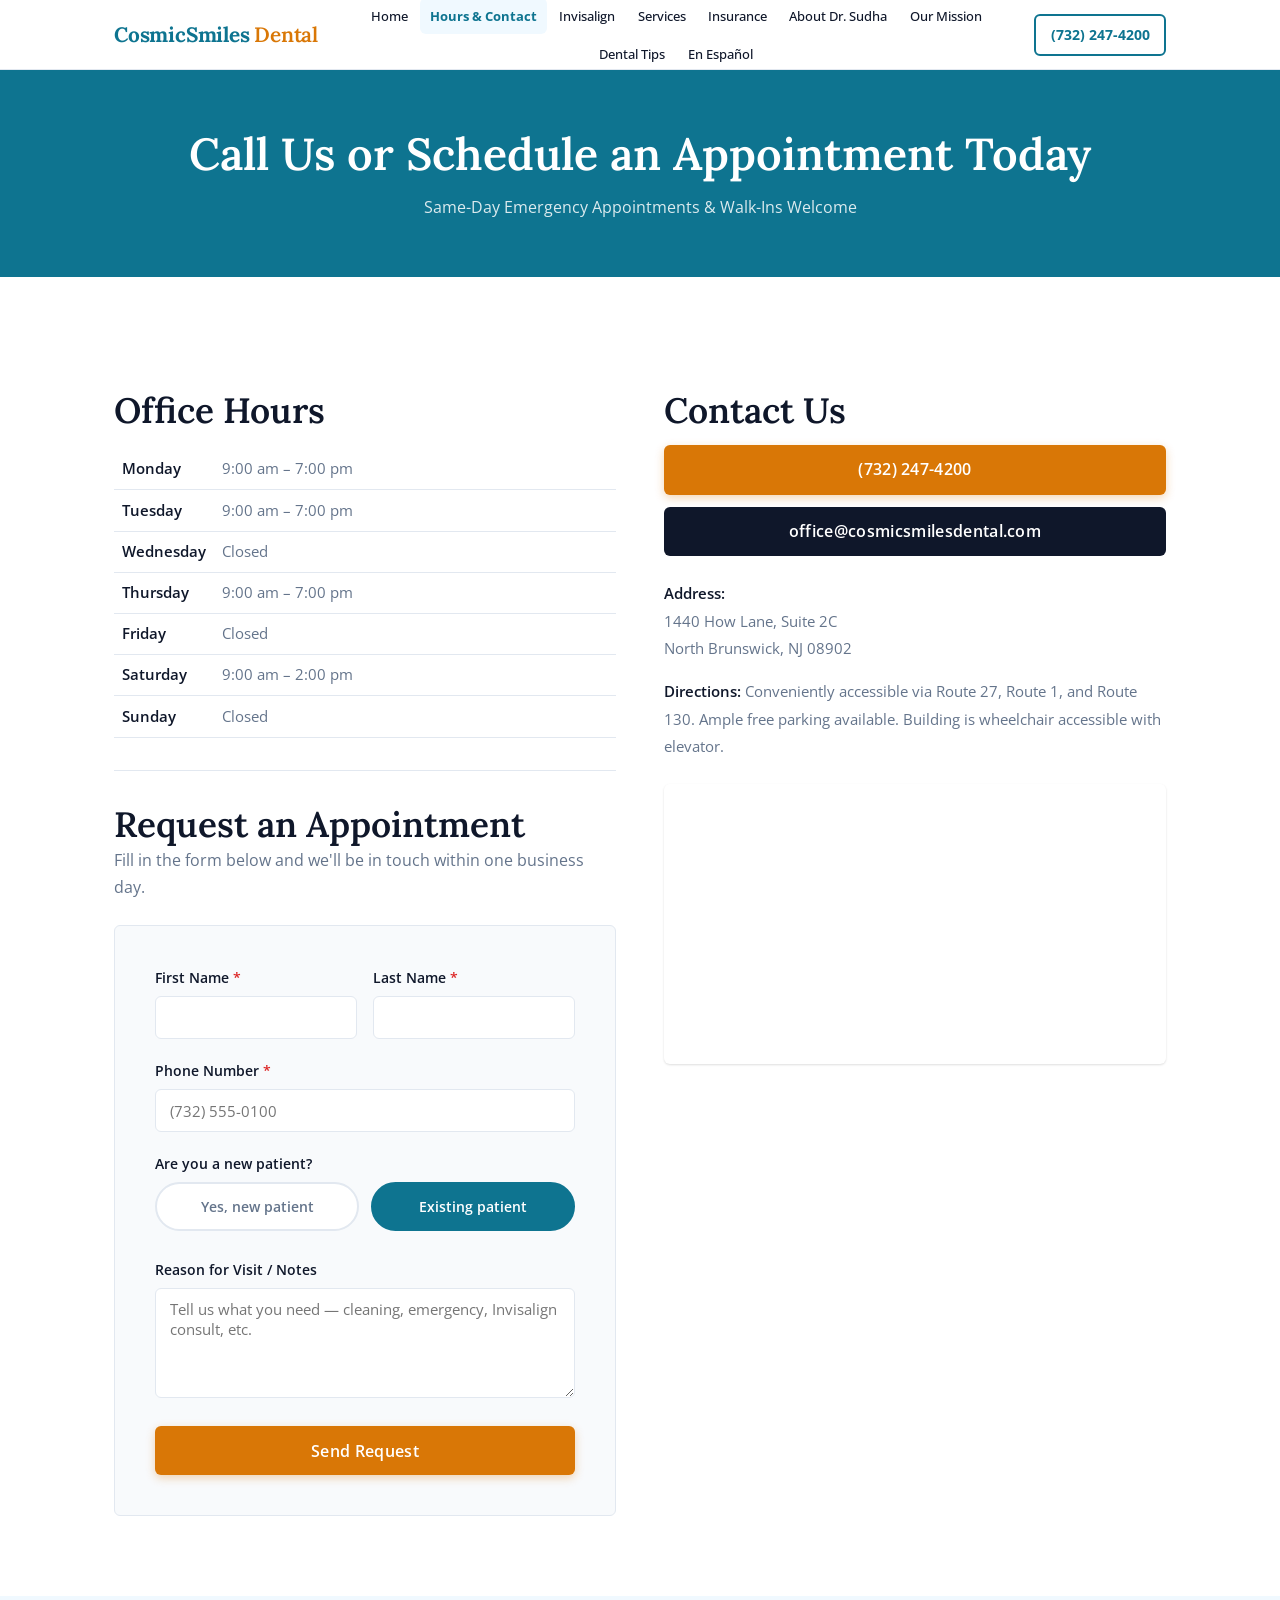
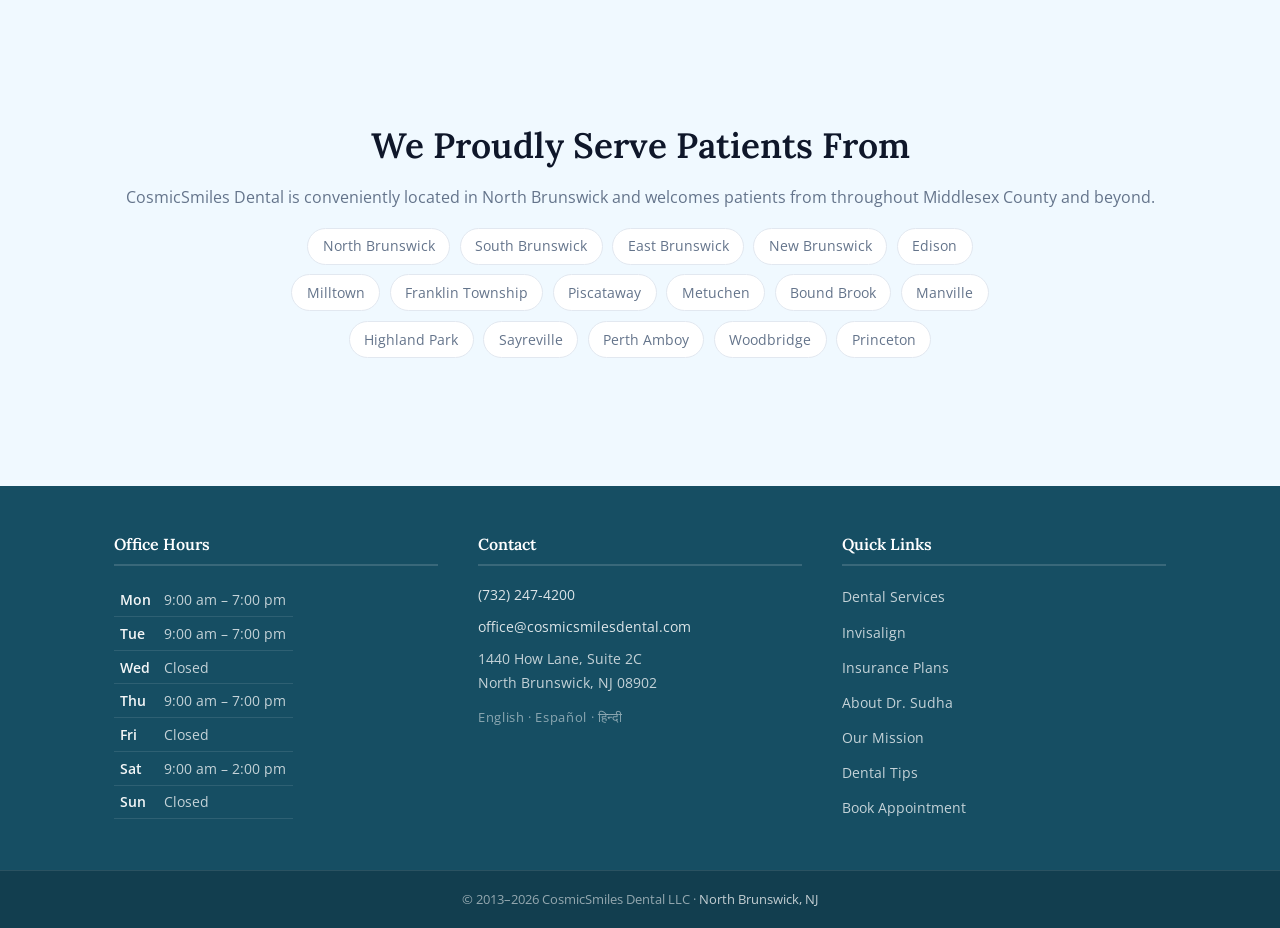
==== commit c7447f8a: "Fix: replace radio buttons with touch-friendly pill toggles for mobile" ====
--- a/contact.html
+++ b/contact.html
@@ -141,9 +141,15 @@
 
               <div class="form-group">
                 <label>Are you a new patient?</label>
-                <div class="form-radio-group">
-                  <label><input type="radio" name="new_patient" value="yes"> Yes, new patient</label>
-                  <label><input type="radio" name="new_patient" value="no" checked> Existing patient</label>
+                <div class="form-pill-group">
+                  <label class="pill-option">
+                    <input type="radio" name="new_patient" value="yes">
+                    <span>Yes, new patient</span>
+                  </label>
+                  <label class="pill-option">
+                    <input type="radio" name="new_patient" value="no" checked>
+                    <span>Existing patient</span>
+                  </label>
                 </div>
               </div>
 
--- a/assets/css/style.css
+++ b/assets/css/style.css
@@ -709,6 +709,49 @@
   box-shadow: 0 0 0 3px rgba(14,116,144,.12);
 }
 .form-group textarea { resize: vertical; min-height: 110px; }
+
+/* Touch-friendly pill radio buttons */
+.form-pill-group {
+  display: flex;
+  gap: .75rem;
+  flex-wrap: wrap;
+  margin-top: .35rem;
+}
+.pill-option {
+  flex: 1;
+  min-width: 120px;
+  cursor: pointer;
+}
+.pill-option input[type="radio"] {
+  position: absolute;
+  opacity: 0;
+  width: 0;
+  height: 0;
+}
+.pill-option span {
+  display: block;
+  padding: .65rem 1rem;
+  border: 2px solid var(--gray-200);
+  border-radius: 999px;
+  font-size: .9rem;
+  font-weight: 600;
+  text-align: center;
+  color: var(--gray-500);
+  background: var(--white);
+  transition: border-color .15s, background .15s, color .15s;
+  user-select: none;
+  -webkit-tap-highlight-color: transparent;
+}
+.pill-option input[type="radio"]:checked + span {
+  border-color: var(--teal);
+  background: var(--teal);
+  color: var(--white);
+}
+.pill-option:hover span {
+  border-color: var(--teal);
+  color: var(--teal);
+}
+
 .form-radio-group {
   display: flex;
   gap: 1.5rem;
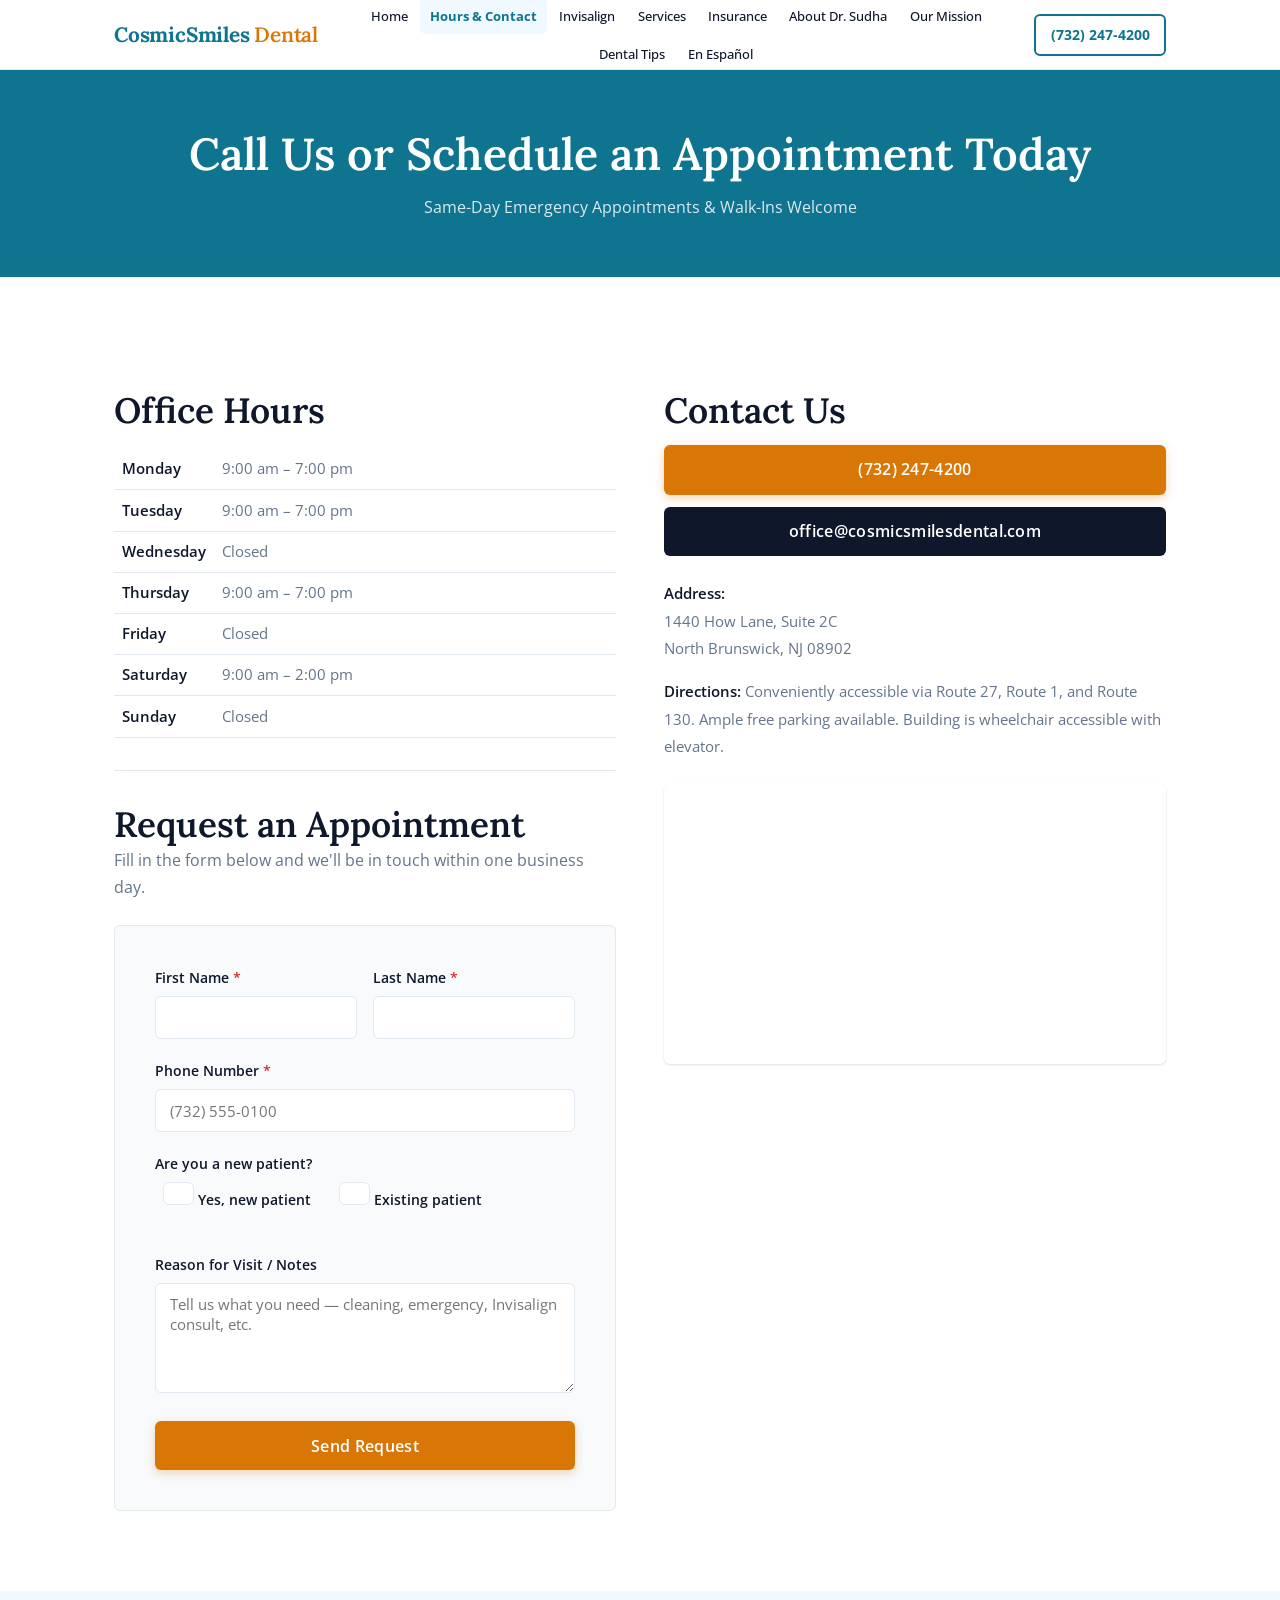
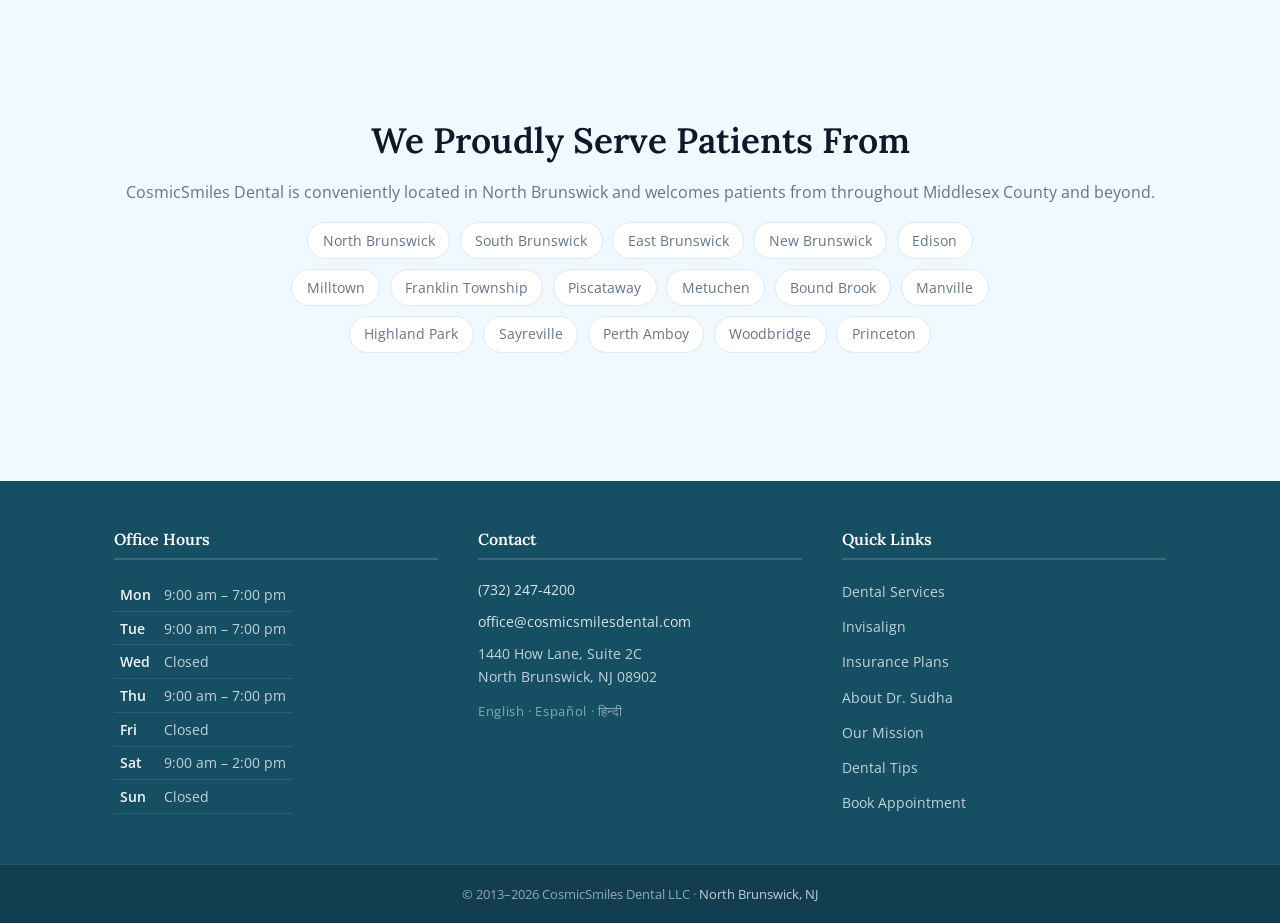
==== commit 539e63a9: "Fix: radio button touch targets for mobile (44px height, 22px inputs)" ====
--- a/contact.html
+++ b/contact.html
@@ -141,15 +141,9 @@
 
               <div class="form-group">
                 <label>Are you a new patient?</label>
-                <div class="form-pill-group">
-                  <label class="pill-option">
-                    <input type="radio" name="new_patient" value="yes">
-                    <span>Yes, new patient</span>
-                  </label>
-                  <label class="pill-option">
-                    <input type="radio" name="new_patient" value="no" checked>
-                    <span>Existing patient</span>
-                  </label>
+                <div class="form-radio-group">
+                  <label class="radio-label"><input type="radio" name="new_patient" value="yes"> Yes, new patient</label>
+                  <label class="radio-label"><input type="radio" name="new_patient" value="no" checked> Existing patient</label>
                 </div>
               </div>
 
--- a/assets/css/style.css
+++ b/assets/css/style.css
@@ -754,22 +754,27 @@
 
 .form-radio-group {
   display: flex;
-  gap: 1.5rem;
+  gap: .75rem;
   flex-wrap: wrap;
-  margin-top: .25rem;
-}
-.form-radio-group label {
-  display: flex;
-  align-items: center;
-  gap: .45rem;
-  font-size: .9rem;
-  font-weight: 400;
+  margin-top: .35rem;
+}
+.radio-label {
+  display: flex;
+  align-items: center;
+  gap: .6rem;
+  min-height: 44px;
+  padding: 0 .5rem;
+  font-size: .95rem;
+  font-weight: 500;
   cursor: pointer;
-}
-.form-radio-group input[type="radio"] {
-  width: 16px;
-  height: 16px;
+  -webkit-tap-highlight-color: transparent;
+}
+.radio-label input[type="radio"] {
+  width: 22px;
+  height: 22px;
+  min-width: 22px;
   accent-color: var(--teal);
+  cursor: pointer;
 }
 .form-error {
   background: #fef2f2;
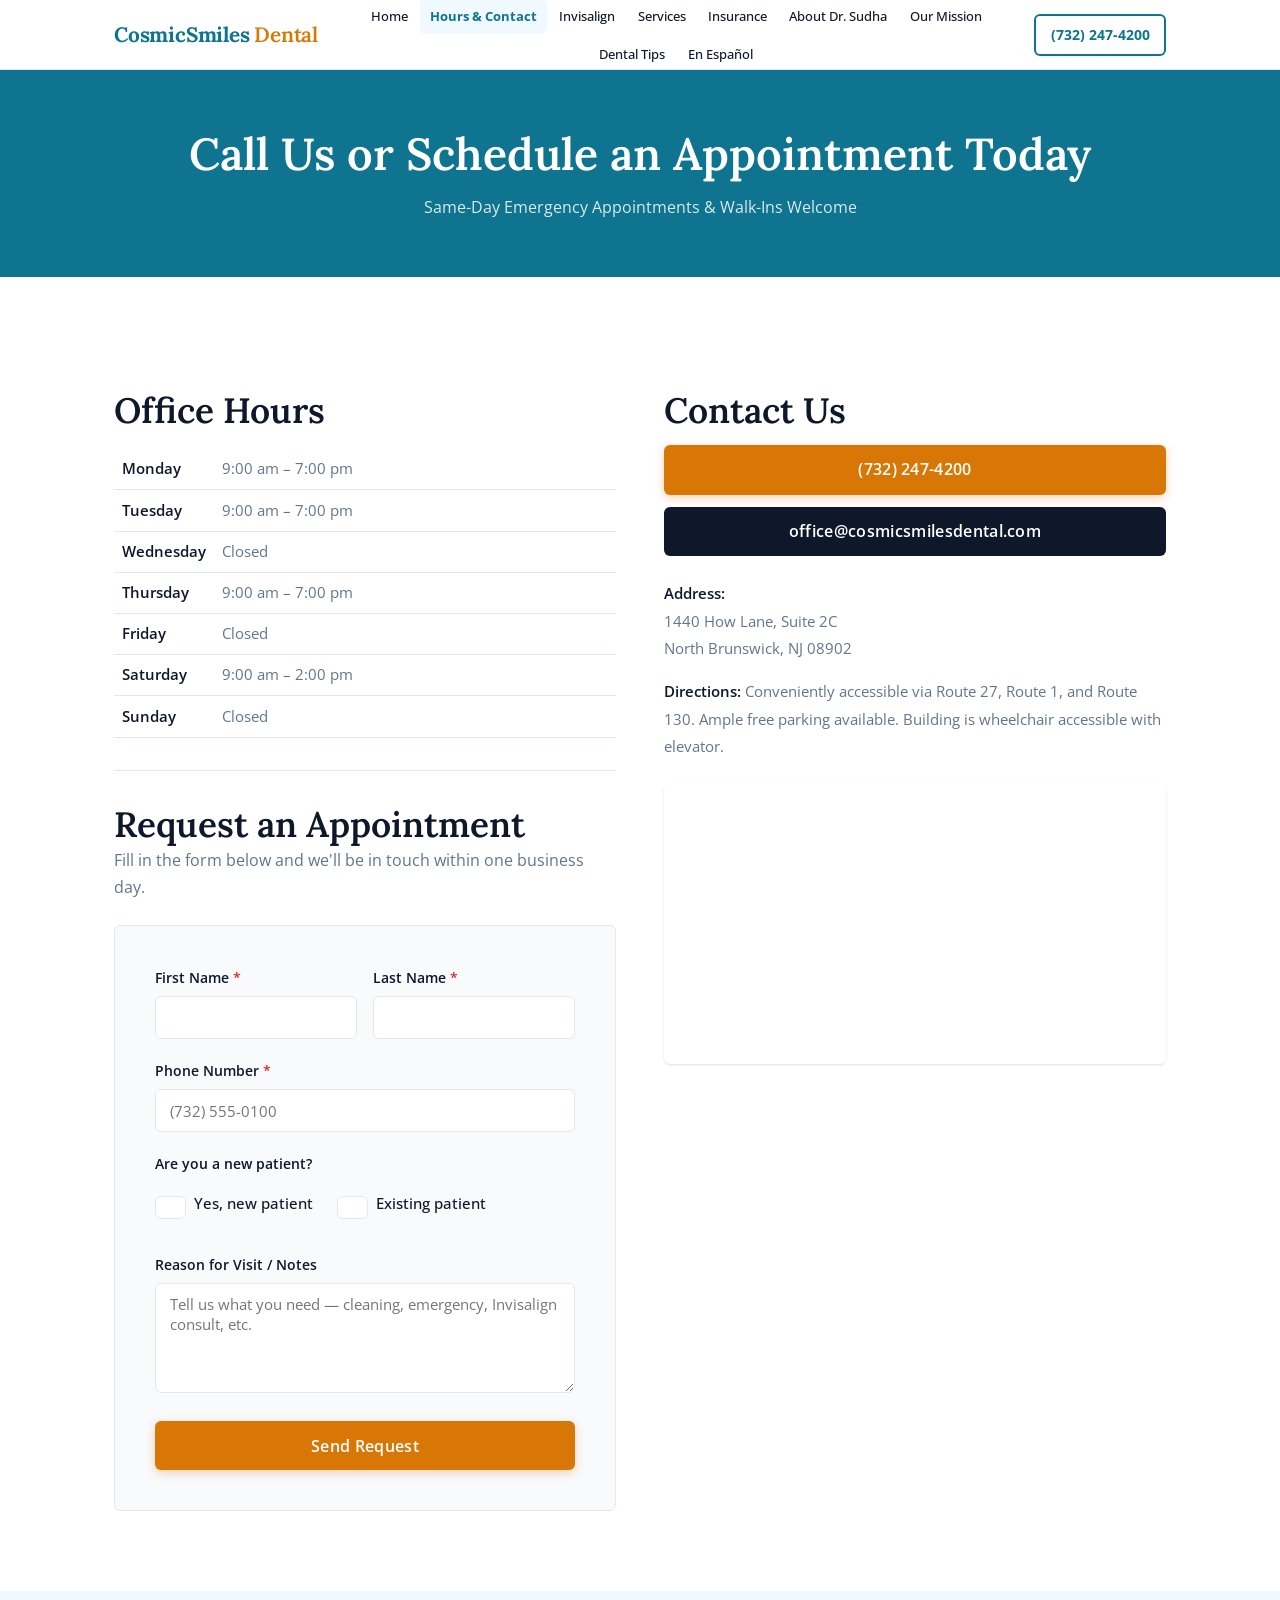
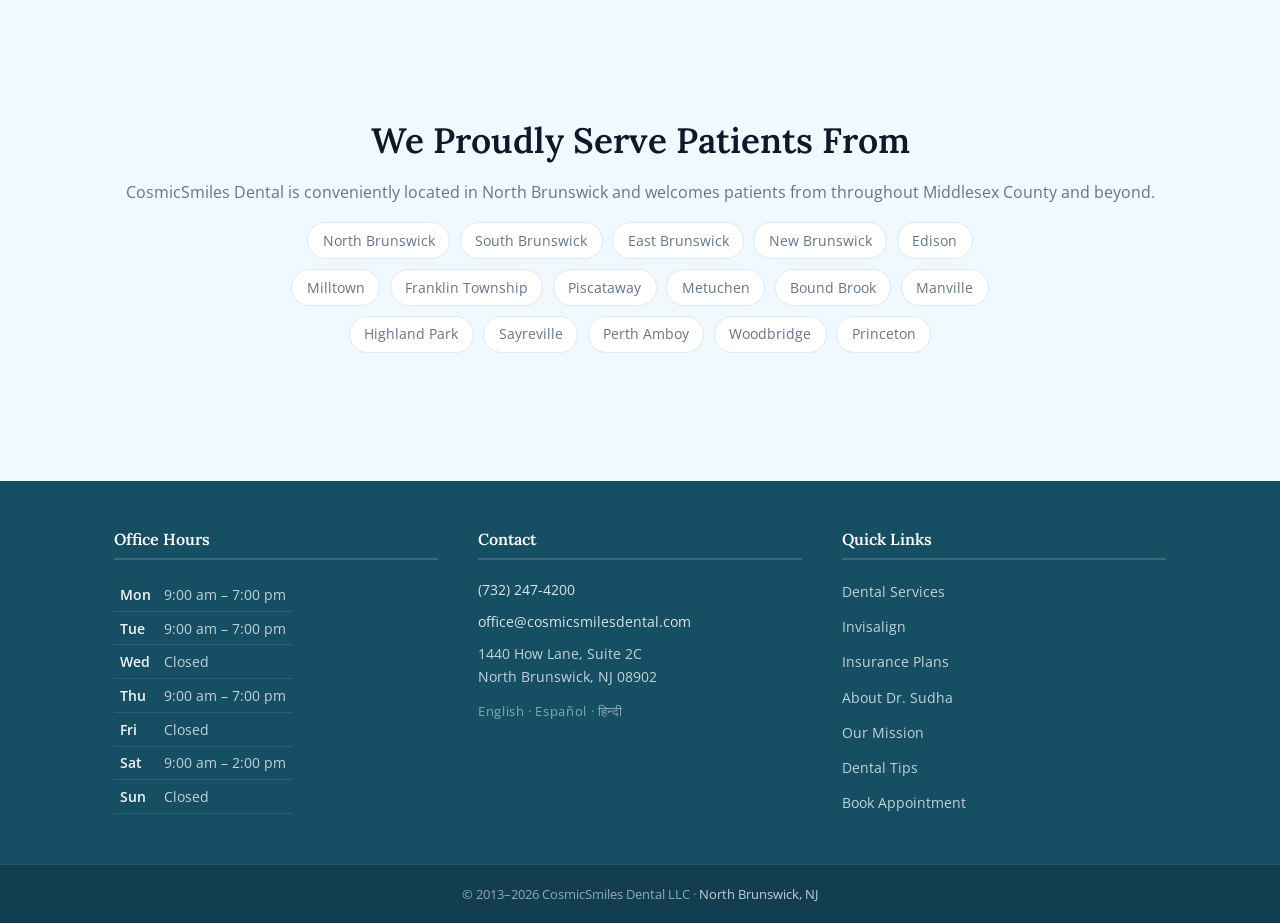
==== commit 1e28d622: "Fix: radio buttons use for/id association for iOS Safari compatibility" ====
--- a/contact.html
+++ b/contact.html
@@ -142,8 +142,14 @@
               <div class="form-group">
                 <label>Are you a new patient?</label>
                 <div class="form-radio-group">
-                  <label class="radio-label"><input type="radio" name="new_patient" value="yes"> Yes, new patient</label>
-                  <label class="radio-label"><input type="radio" name="new_patient" value="no" checked> Existing patient</label>
+                  <div class="radio-item">
+                    <input type="radio" id="patient_yes" name="new_patient" value="yes">
+                    <label for="patient_yes">Yes, new patient</label>
+                  </div>
+                  <div class="radio-item">
+                    <input type="radio" id="patient_no" name="new_patient" value="no" checked>
+                    <label for="patient_no">Existing patient</label>
+                  </div>
                 </div>
               </div>
 
--- a/assets/css/style.css
+++ b/assets/css/style.css
@@ -754,27 +754,32 @@
 
 .form-radio-group {
   display: flex;
-  gap: .75rem;
+  gap: 1rem;
   flex-wrap: wrap;
   margin-top: .35rem;
 }
-.radio-label {
-  display: flex;
-  align-items: center;
-  gap: .6rem;
+.radio-item {
+  display: flex;
+  align-items: center;
+  gap: .5rem;
   min-height: 44px;
-  padding: 0 .5rem;
-  font-size: .95rem;
-  font-weight: 500;
-  cursor: pointer;
-  -webkit-tap-highlight-color: transparent;
-}
-.radio-label input[type="radio"] {
+}
+.radio-item input[type="radio"] {
   width: 22px;
   height: 22px;
   min-width: 22px;
   accent-color: var(--teal);
-  cursor: pointer;
+  margin: 0;
+  flex-shrink: 0;
+}
+.radio-item label {
+  font-size: .95rem;
+  font-weight: 500;
+  color: var(--text-dark);
+  min-height: 44px;
+  display: flex;
+  align-items: center;
+  padding-right: .5rem;
 }
 .form-error {
   background: #fef2f2;
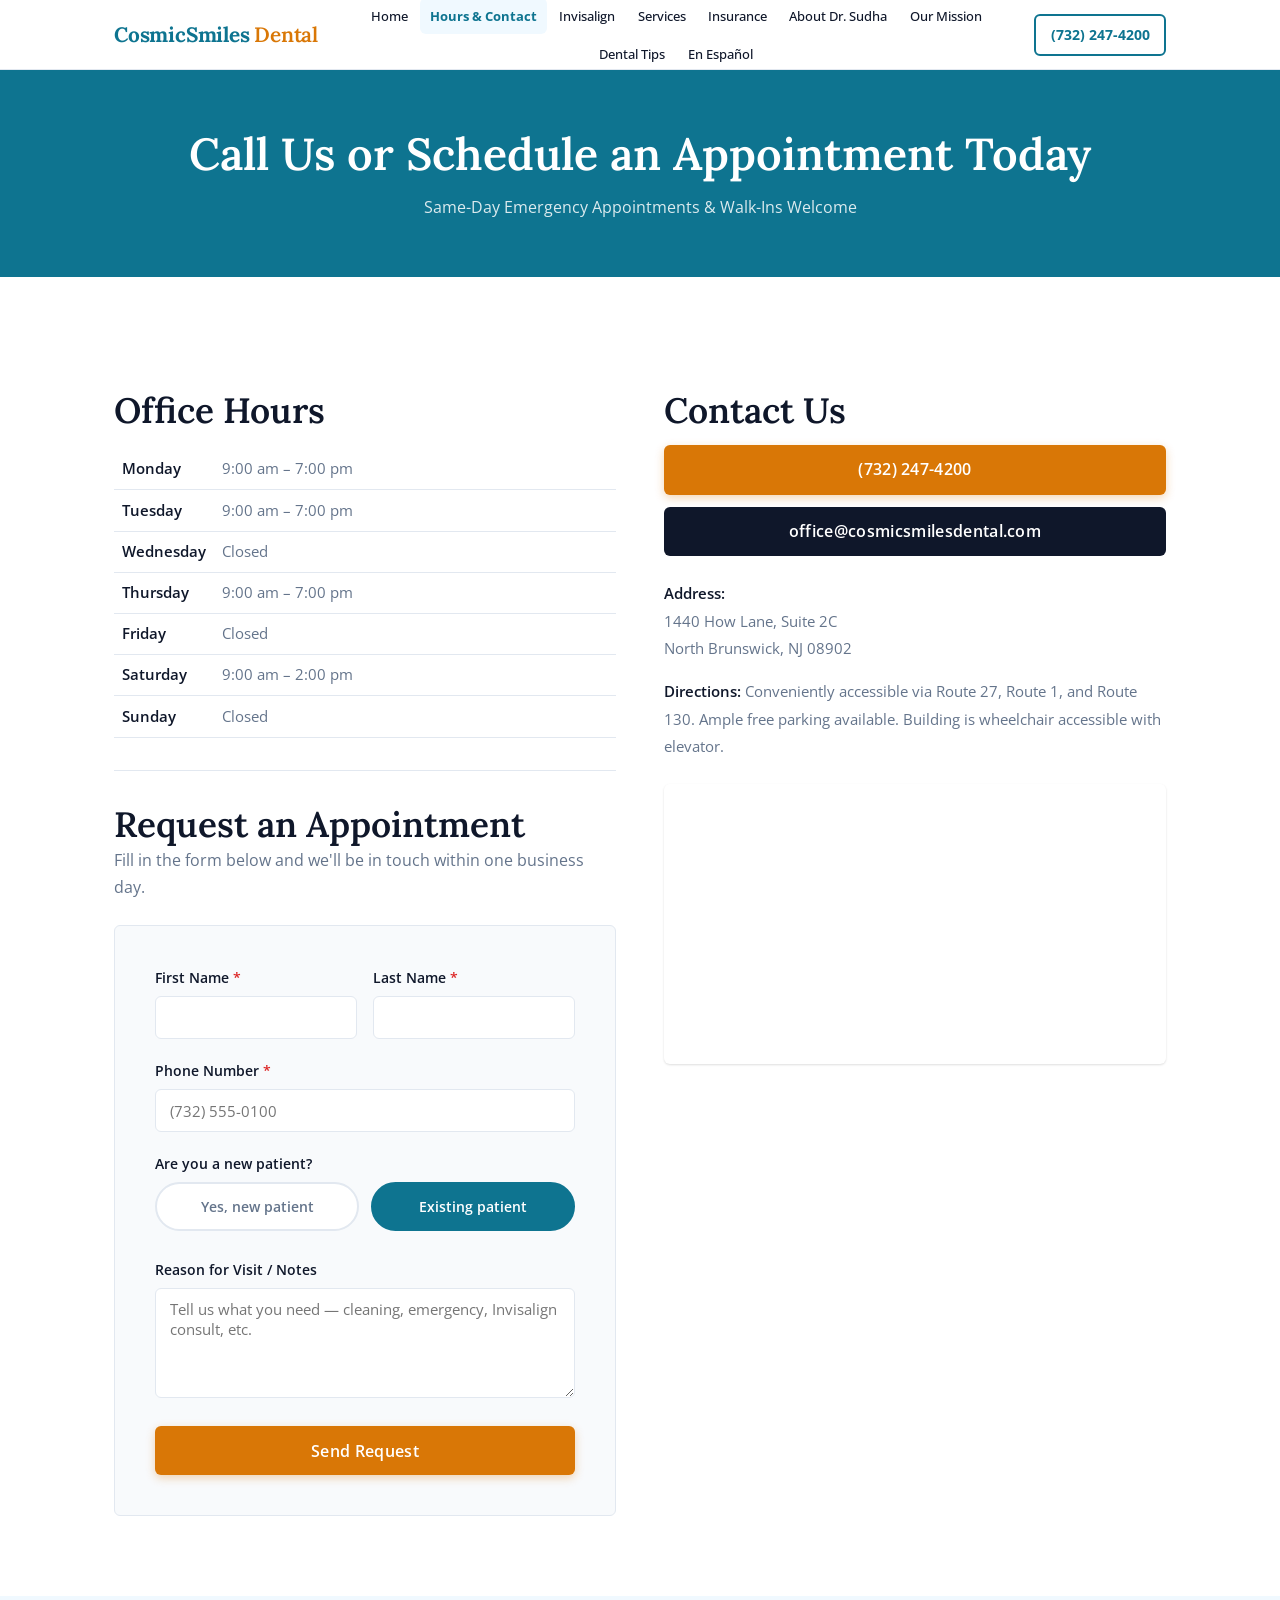
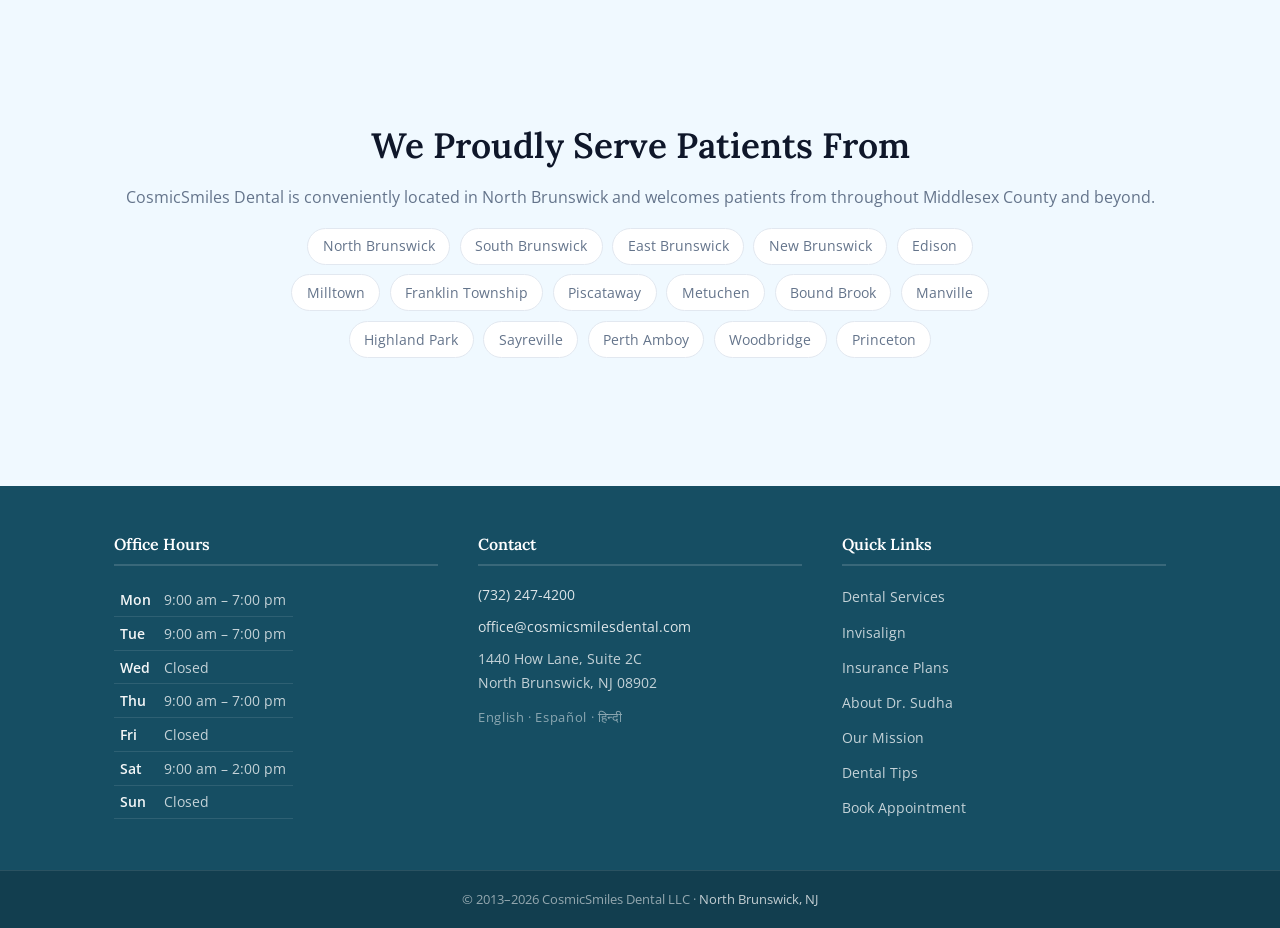
==== commit 9945d6af: "Fix: use pill toggle pattern for new-patient radio on contact form Replaces bare radio inputs with l" ====
--- a/contact.html
+++ b/contact.html
@@ -141,15 +141,15 @@
 
               <div class="form-group">
                 <label>Are you a new patient?</label>
-                <div class="form-radio-group">
-                  <div class="radio-item">
-                    <input type="radio" id="patient_yes" name="new_patient" value="yes">
-                    <label for="patient_yes">Yes, new patient</label>
-                  </div>
-                  <div class="radio-item">
-                    <input type="radio" id="patient_no" name="new_patient" value="no" checked>
-                    <label for="patient_no">Existing patient</label>
-                  </div>
+                <div class="form-pill-group">
+                  <label class="pill-option">
+                    <input type="radio" name="new_patient" value="yes">
+                    <span>Yes, new patient</span>
+                  </label>
+                  <label class="pill-option">
+                    <input type="radio" name="new_patient" value="no" checked>
+                    <span>Existing patient</span>
+                  </label>
                 </div>
               </div>
 
